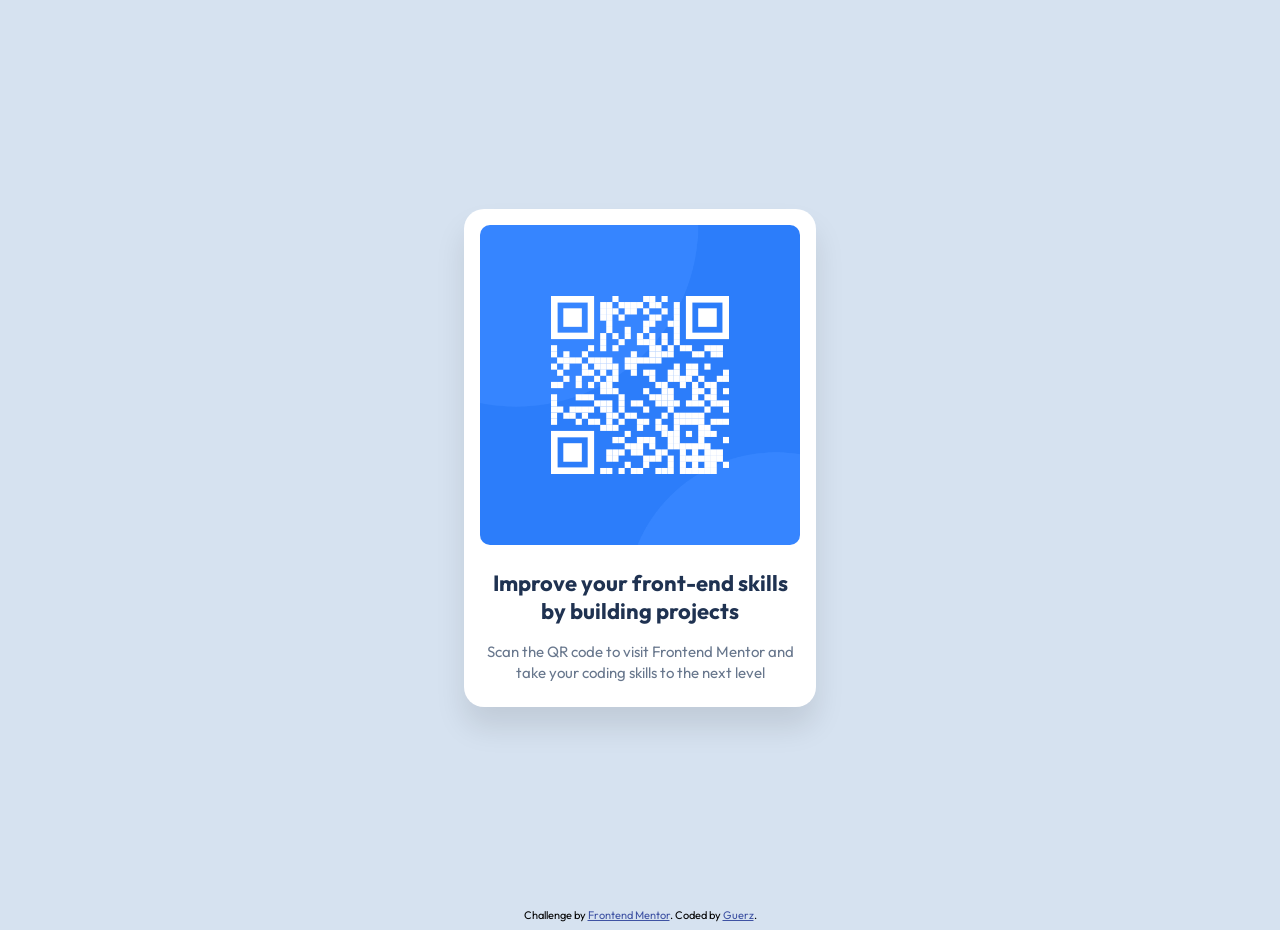
==== index.html @ 0ce3a586 "Add QR code component solution" ====
<!DOCTYPE html> <!-- tells the browser this is modern HTML5 -->
<html lang="en"> <!-- root element; lang helps screen readers pronounce things -->
<head> <!-- invisible setup stuff -->
  <meta charset="UTF-8"> <!-- text encoding so every character displays right -->
  <meta name="viewport" content="width=device-width, initial-scale=1.0"> <!-- fits the page to the device width -->

  <link rel="icon" type="image/png" sizes="32x32" href="./images/favicon-32x32.png"> <!-- tab icon -->

  <title>Frontend Mentor | QR code component</title> <!-- tab title -->

  <link rel="stylesheet" href="styles.css"> <!-- loads YOUR css; replaces the starter's <style> block -->
</head>
<body> <!-- everything visible -->

  <main class="page"> <!-- the main-content landmark; .page is your hook for centering -->
    <div class="qr-card"> <!-- the white card -->

      <img class="qr-image" src="./images/image-qr-code.png" alt="QR code that links to the Frontend Mentor website"> <!-- QR code; alt says where it leads -->

      <h1 class="qr-title">Improve your front-end skills by building projects</h1> <!-- the only heading, so h1 -->

      <p class="qr-text">Scan the QR code to visit Frontend Mentor and take your coding skills to the next level</p> <!-- supporting text -->

    </div> <!-- end card -->
  </main> <!-- end main -->

  <footer class="attribution"> <!-- credits; keeps the starter's class name -->
    Challenge by <a href="https://www.frontendmentor.io?ref=challenge">Frontend Mentor</a>. <!-- challenge credit -->
    Coded by <a href="https://guerz.lol">Guerz</a>. <!-- your credit -->
  </footer> <!-- end footer -->
</body> <!-- end visible page -->
</html> <!-- end document -->
---- styles.css ----
@font-face { /* teaches the browser the Outfit font from a file */
  font-family: "Outfit"; /* the name your font-family rule uses */
  src: url("./fonts/Outfit-VariableFont_wght.ttf"); /* must match the real file name and folder exactly */
  font-weight: 100 900; /* this one file covers every weight */
}
.attribution { font-size: 0.6875rem; text-align: center; } /* tiny centered footer text */
.attribution a { color: hsl(228, 45%, 44%); } /* footer link color */
body { /* the whole page */
  background-color: hsl(212, 45%, 89%); /* Slate 300 from the style guide */}
.page { /* the <main> wrapper */
  min-height: 100vh; /* at least as tall as the screen (100%) of the viewport height */
  display: flex; /* makes .page a flex container, so its children can be arranged */
  justify-content: center; /* centers the card left to right */
  align-items: center; /* centers the card top to bottom */
}
.qr-card { /* the white card */
  background-color: white; /* white card color */
  padding: 16px; /* space between the card edge and what's inside */
  border-radius: 20px; /* rounded corners */
  max-width: 320px; /* the card never gets wider than this */
  text-align: center; /* centers the heading and paragraph */
}.qr-image { /* the QR code picture */
  width: 100%; /* fills the card's inner width instead of its own full size */
  display: block; /* removes the small gap browsers leave under inline images */
  border-radius: 10px; /* rounded corners like the design */
}
.qr-title { /* the heading */
  font-size: 22px; /* about the size in the design */
  color: hsl(218, 44%, 22%); /* Slate 900 */
}

.qr-text { /* the paragraph */
  font-size: 15px; /* from the style guide */
  color: hsl(216, 15%, 48%); /* Slate 500 */
}
.qr-title { /* add inside your existing rule */
  margin: 24px 0 16px; /* 24px above the title, 0 on the sides, 16px below */
  font-weight: 700; /* bold, as in the design */
}

.qr-text { /* add inside your existing rule */
  margin: 0 0 8px; /* no space above, 8px below so the card has breathing room at the bottom */
  line-height: 1.4; /* a little space between the paragraph's lines */
}
.qr-card { /* add inside your existing rule */
  box-shadow: 0 20px 30px rgba(0, 0, 0, 0.1); /* soft shadow under the card: x, y, blur, color */
}

body { /* add inside your existing rule */
  font-family: Outfit, sans-serif; /* Outfit once you add the font file; sans-serif until then */
}
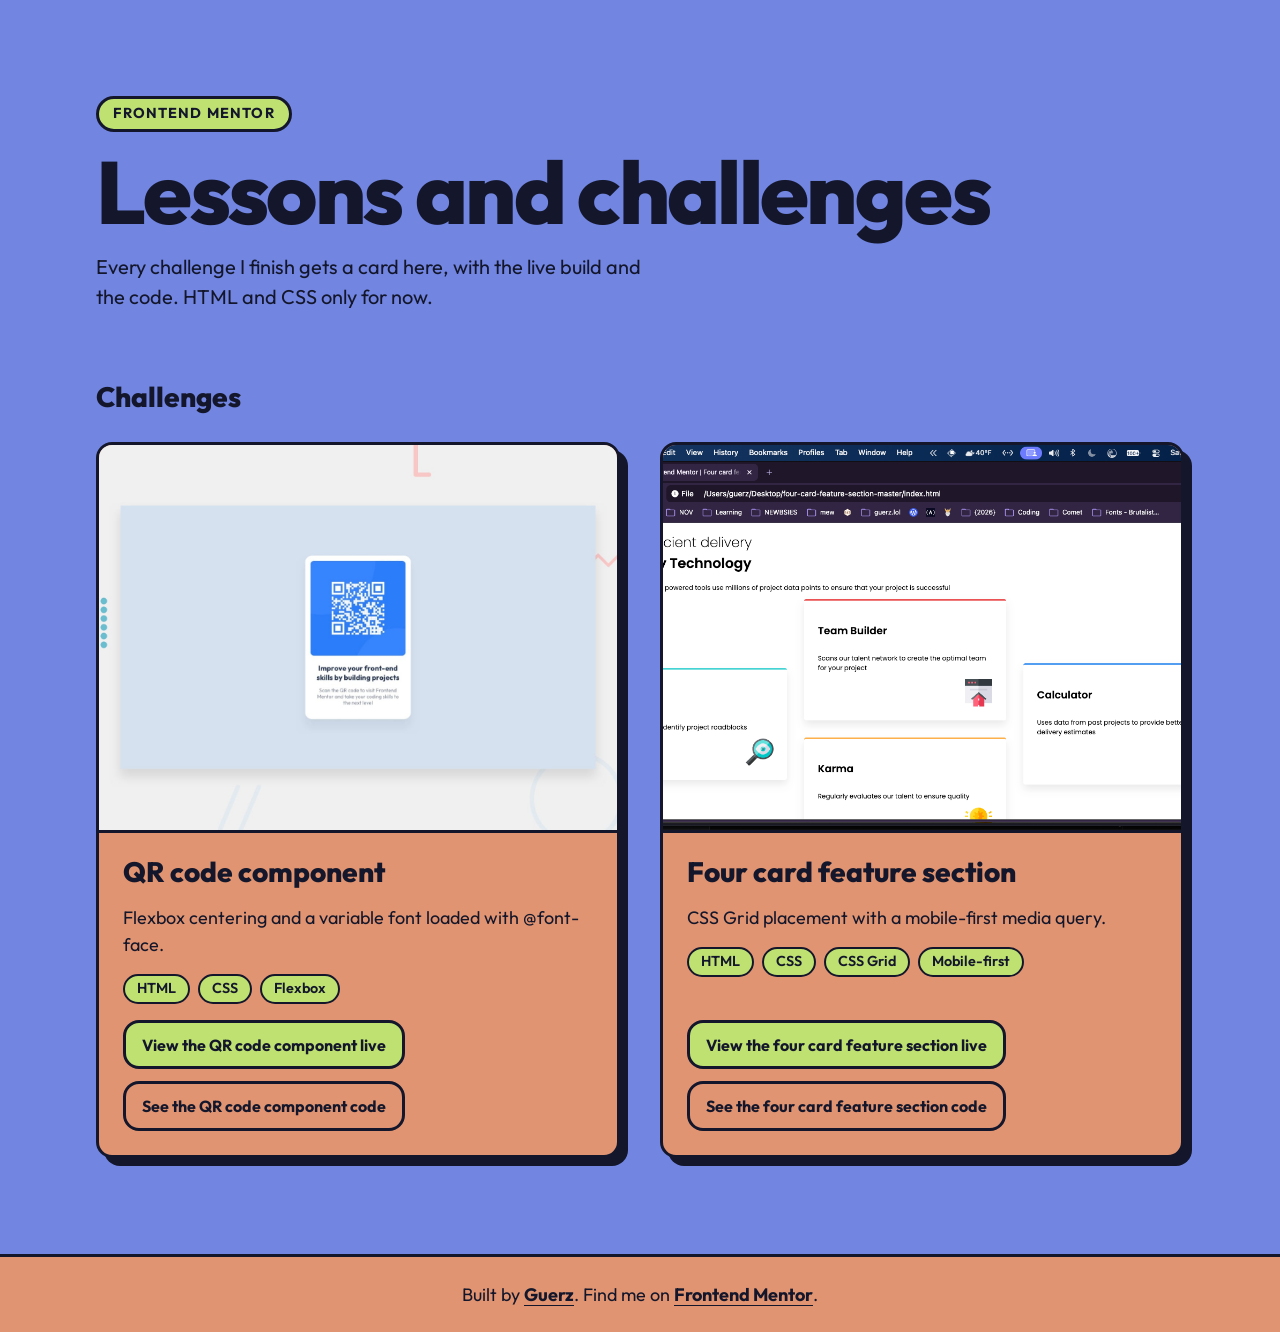
==== commit 8aa3833d: "Add gallery page and styles" ====
--- a/index.html
+++ b/index.html
@@ -1,32 +1,71 @@
-<!DOCTYPE html> <!-- tells the browser this is modern HTML5 -->
-<html lang="en"> <!-- root element; lang helps screen readers pronounce things -->
-<head> <!-- invisible setup stuff -->
-  <meta charset="UTF-8"> <!-- text encoding so every character displays right -->
-  <meta name="viewport" content="width=device-width, initial-scale=1.0"> <!-- fits the page to the device width -->
+<!DOCTYPE html> <!-- tells the browser this is an HTML5 page -->
+<html lang="en"> <!-- root element; lang helps screen readers pick the right voice -->
+  <head> <!-- page info that does not show on screen -->
+    <meta charset="UTF-8"> <!-- lets the page show any character correctly -->
+    <meta name="viewport" content="width=device-width, initial-scale=1.0"> <!-- makes the page fit phone screens -->
+    <title>Frontend Mentor challenges | Guerz</title> <!-- tab title and search result title -->
+    <meta name="description" content="Frontend Mentor challenge solutions by Guerz, built with HTML and CSS. Each card links to the live build and its code."> <!-- search result summary -->
+    <link rel="stylesheet" href="styles.css"> <!-- all styling lives in this one shared file -->
+  </head>
+  <body> <!-- everything visible on the page -->
+    <a class="skip-link" href="#challenges">Skip to challenges</a> <!-- lets keyboard users jump past the header -->
 
-  <link rel="icon" type="image/png" sizes="32x32" href="./images/favicon-32x32.png"> <!-- tab icon -->
+    <header class="site-header"> <!-- intro area at the top -->
+      <p class="site-header__eyebrow">Frontend Mentor</p> <!-- small label above the title -->
+      <h1 class="site-header__title">Lessons and challenges</h1> <!-- the one h1 on the page -->
+      <p class="site-header__intro">Every challenge I finish gets a card here, with the live build and the code. HTML and CSS only for now.</p> <!-- one-line intro -->
+    </header>
 
-  <title>Frontend Mentor | QR code component</title> <!-- tab title -->
+    <main> <!-- the main content of the page -->
+      <section id="challenges" aria-labelledby="challenges-title"> <!-- the gallery; id is the skip link target -->
+        <h2 id="challenges-title" class="section-title">Challenges</h2> <!-- names the section for screen readers -->
+        <ul class="gallery"> <!-- a list of cards, so a screen reader announces how many there are -->
 
-  <link rel="stylesheet" href="styles.css"> <!-- loads YOUR css; replaces the starter's <style> block -->
-</head>
-<body> <!-- everything visible -->
+          <li class="gallery__item"> <!-- one list item per card -->
+            <article class="card card--qr"> <!-- card for the QR code component; modifier class for its own styling -->
+              <img class="card__image" src="QR%20Code%20Component/preview.jpg" alt="The QR code component: a white card with a QR code, a heading, and a short paragraph, centered on a pale blue background" width="1440" height="1056" loading="lazy"> <!-- preview image; width and height stop layout shift -->
+              <div class="card__body"> <!-- groups the text so it can be padded together -->
+                <h3 class="card__title">QR code component</h3> <!-- card heading, one level under the h2 -->
+                <p class="card__text">Flexbox centering and a variable font loaded with @font-face.</p> <!-- what I practiced -->
+                <ul class="card__tags"> <!-- skills used -->
+                  <li class="card__tag">HTML</li> <!-- tag -->
+                  <li class="card__tag">CSS</li> <!-- tag -->
+                  <li class="card__tag">Flexbox</li> <!-- tag -->
+                </ul>
+                <p class="card__links"> <!-- the two links -->
+                  <a class="card__link card__link--live" href="QR%20Code%20Component/">View the QR code component live</a> <!-- opens the live build -->
+                  <a class="card__link card__link--code" href="https://github.com/gitguerz/frontendmentor-lessons-and-challenges/tree/main/QR%20Code%20Component">See the QR code component code</a> <!-- opens the folder on GitHub -->
+                </p>
+              </div>
+            </article>
+          </li>
 
-  <main class="page"> <!-- the main-content landmark; .page is your hook for centering -->
-    <div class="qr-card"> <!-- the white card -->
+          <li class="gallery__item"> <!-- second list item -->
+            <article class="card card--four-card"> <!-- card for the four card feature section -->
+              <img class="card__image" src="four-card-feature-section/screenshot-desktop.png" alt="Desktop view of the four card feature section: four colored cards in a three-column grid under a centered heading" width="1280" height="720" loading="lazy"> <!-- desktop screenshot -->
+              <div class="card__body"> <!-- text wrapper -->
+                <h3 class="card__title">Four card feature section</h3> <!-- card heading -->
+                <p class="card__text">CSS Grid placement with a mobile-first media query.</p> <!-- what I practiced -->
+                <ul class="card__tags"> <!-- skills used -->
+                  <li class="card__tag">HTML</li> <!-- tag -->
+                  <li class="card__tag">CSS</li> <!-- tag -->
+                  <li class="card__tag">CSS Grid</li> <!-- tag -->
+                  <li class="card__tag">Mobile-first</li> <!-- tag -->
+                </ul>
+                <p class="card__links"> <!-- the two links -->
+                  <a class="card__link card__link--live" href="four-card-feature-section/">View the four card feature section live</a> <!-- opens the live build -->
+                  <a class="card__link card__link--code" href="https://github.com/gitguerz/frontendmentor-lessons-and-challenges/tree/main/four-card-feature-section">See the four card feature section code</a> <!-- opens the folder on GitHub -->
+                </p>
+              </div>
+            </article>
+          </li>
 
-      <img class="qr-image" src="./images/image-qr-code.png" alt="QR code that links to the Frontend Mentor website"> <!-- QR code; alt says where it leads -->
+        </ul>
+      </section>
+    </main>
 
-      <h1 class="qr-title">Improve your front-end skills by building projects</h1> <!-- the only heading, so h1 -->
-
-      <p class="qr-text">Scan the QR code to visit Frontend Mentor and take your coding skills to the next level</p> <!-- supporting text -->
-
-    </div> <!-- end card -->
-  </main> <!-- end main -->
-
-  <footer class="attribution"> <!-- credits; keeps the starter's class name -->
-    Challenge by <a href="https://www.frontendmentor.io?ref=challenge">Frontend Mentor</a>. <!-- challenge credit -->
-    Coded by <a href="https://guerz.lol">Guerz</a>. <!-- your credit -->
-  </footer> <!-- end footer -->
-</body> <!-- end visible page -->
-</html> <!-- end document -->+    <footer class="site-footer"> <!-- bottom of the page -->
+      <p>Built by <a href="https://guerz.lol">Guerz</a>. Find me on <a href="https://www.frontendmentor.io/profile/gitguerz">Frontend Mentor</a>.</p> <!-- links out to my site and profile -->
+    </footer>
+  </body>
+</html>
--- a/styles.css
+++ b/styles.css
@@ -1,51 +1,264 @@
-@font-face { /* teaches the browser the Outfit font from a file */
-  font-family: "Outfit"; /* the name your font-family rule uses */
-  src: url("./fonts/Outfit-VariableFont_wght.ttf"); /* must match the real file name and folder exactly */
-  font-weight: 100 900; /* this one file covers every weight */
-}
-.attribution { font-size: 0.6875rem; text-align: center; } /* tiny centered footer text */
-.attribution a { color: hsl(228, 45%, 44%); } /* footer link color */
-body { /* the whole page */
-  background-color: hsl(212, 45%, 89%); /* Slate 300 from the style guide */}
-.page { /* the <main> wrapper */
-  min-height: 100vh; /* at least as tall as the screen (100%) of the viewport height */
-  display: flex; /* makes .page a flex container, so its children can be arranged */
-  justify-content: center; /* centers the card left to right */
-  align-items: center; /* centers the card top to bottom */
-}
-.qr-card { /* the white card */
-  background-color: white; /* white card color */
-  padding: 16px; /* space between the card edge and what's inside */
-  border-radius: 20px; /* rounded corners */
-  max-width: 320px; /* the card never gets wider than this */
-  text-align: center; /* centers the heading and paragraph */
-}.qr-image { /* the QR code picture */
-  width: 100%; /* fills the card's inner width instead of its own full size */
-  display: block; /* removes the small gap browsers leave under inline images */
-  border-radius: 10px; /* rounded corners like the design */
-}
-.qr-title { /* the heading */
-  font-size: 22px; /* about the size in the design */
-  color: hsl(218, 44%, 22%); /* Slate 900 */
-}
-
-.qr-text { /* the paragraph */
-  font-size: 15px; /* from the style guide */
-  color: hsl(216, 15%, 48%); /* Slate 500 */
-}
-.qr-title { /* add inside your existing rule */
-  margin: 24px 0 16px; /* 24px above the title, 0 on the sides, 16px below */
-  font-weight: 700; /* bold, as in the design */
-}
-
-.qr-text { /* add inside your existing rule */
-  margin: 0 0 8px; /* no space above, 8px below so the card has breathing room at the bottom */
-  line-height: 1.4; /* a little space between the paragraph's lines */
-}
-.qr-card { /* add inside your existing rule */
-  box-shadow: 0 20px 30px rgba(0, 0, 0, 0.1); /* soft shadow under the card: x, y, blur, color */
-}
-
-body { /* add inside your existing rule */
-  font-family: Outfit, sans-serif; /* Outfit once you add the font file; sans-serif until then */
-}+/* ---------- font: reuses the Outfit file already in the QR folder ---------- */
+@font-face { /* teaches the browser a font it can use */
+  font-family: "Outfit"; /* the name I use below */
+  src: url("./QR%20Code%20Component/fonts/Outfit-VariableFont_wght.ttf"); /* %20 is a space in the folder name */
+  font-weight: 100 900; /* one variable file covers every weight */
+  font-display: swap; /* show fallback text first, swap when loaded */
+}
+
+/* ---------- palette and shared values ---------- */
+:root { /* :root is the top of the page, so every rule below can use these */
+  --bg: #7185E1; /* first color: page background (blue) */
+  --surface: #E19471; /* second color: second background (orange) */
+  --accent: #BEE171; /* third color: accents (lime) */
+  --ink: #14172B; /* dark text color from the contrast check */
+  --border: 3px solid var(--ink); /* one border style reused on cards, tags, links */
+  --radius: 1rem; /* shared corner rounding */
+  --shadow: 8px 8px 0 var(--ink); /* hard offset shadow, no blur */
+}
+
+/* ---------- reset ---------- */
+*, /* every element */
+*::before, /* every before pseudo-element */
+*::after { /* every after pseudo-element */
+  box-sizing: border-box; /* padding and border count inside the width */
+}
+
+body { /* styles the whole page */
+  margin: 0; /* removes the browser default margin */
+  min-height: 100vh; /* page is at least one screen tall */
+  display: flex; /* lets the footer sit at the bottom */
+  flex-direction: column; /* stacks header, main, footer */
+  background: var(--bg); /* reads the blue from the list above */
+  color: var(--ink); /* dark text everywhere, passes contrast */
+  font-family: "Outfit", system-ui, sans-serif; /* Outfit first, system font as backup */
+  font-size: 1.125rem; /* a little larger than default for easy reading */
+  line-height: 1.5; /* space between lines of text */
+}
+
+img { /* every image */
+  display: block; /* removes the small gap under inline images */
+  max-width: 100%; /* never wider than its box */
+  height: auto; /* keeps the right proportions */
+}
+
+/* ---------- accessibility ---------- */
+:focus-visible { /* shows only for keyboard focus */
+  outline: 4px solid var(--ink); /* thick outline, 5:1 or better on blue and orange */
+  outline-offset: 4px; /* gap between the element and its outline */
+}
+
+.skip-link { /* the "skip to challenges" link */
+  position: absolute; /* takes it out of the page flow */
+  top: 0; /* pinned to the top edge */
+  left: 1rem; /* a little in from the left */
+  padding: 0.75rem 1rem; /* breathing room inside the button */
+  background: var(--accent); /* lime fill */
+  color: var(--ink); /* dark text on lime */
+  font-weight: 700; /* bold so it is easy to spot */
+  border: var(--border); /* matches the other buttons */
+  border-radius: 0 0 var(--radius) var(--radius); /* rounded bottom corners only */
+  transform: translateY(-120%); /* hides it above the screen */
+}
+
+.skip-link:focus { /* when a keyboard user tabs to it */
+  transform: translateY(0); /* slides it into view */
+}
+
+/* ---------- header ---------- */
+.site-header { /* the intro area */
+  padding: 4rem 1.5rem 2rem; /* top, sides, bottom */
+  max-width: 72rem; /* keeps lines from getting too long */
+  width: 100%; /* fills the width up to the max */
+  margin: 0 auto; /* centers the block */
+}
+
+.site-header__eyebrow { /* small label above the title */
+  display: inline-block; /* lets padding and background wrap the text */
+  margin: 0 0 1rem; /* space below the label */
+  padding: 0.25rem 0.9rem; /* room inside the pill */
+  background: var(--accent); /* lime fill */
+  border: var(--border); /* ink outline */
+  border-radius: 999px; /* fully rounded pill */
+  font-size: 0.9rem; /* smaller than body text */
+  font-weight: 700; /* bold */
+  letter-spacing: 0.08em; /* spaced out capitals */
+  text-transform: uppercase; /* ALL CAPS */
+}
+
+.site-header__title { /* the h1 */
+  margin: 0 0 1rem; /* space below the title */
+  font-size: clamp(2.5rem, 8vw, 5.5rem); /* grows with the screen, with a min and max */
+  font-weight: 800; /* extra bold */
+  line-height: 1; /* tight lines for big type */
+  letter-spacing: -0.03em; /* pulls big letters closer */
+}
+
+.site-header__intro { /* one-line intro */
+  max-width: 36rem; /* keeps the line length readable */
+  margin: 0; /* removes default paragraph margins */
+  font-size: 1.25rem; /* a bit bigger than body text */
+}
+
+/* ---------- gallery ---------- */
+main { /* the main content area */
+  flex: 1; /* takes the leftover height so the footer stays low */
+  width: 100%; /* fills the width up to the max */
+  max-width: 72rem; /* matches the header width */
+  margin: 0 auto; /* centers the block */
+  padding: 1rem 1.5rem 4rem; /* top, sides, bottom */
+}
+
+.section-title { /* the "Challenges" h2 */
+  margin: 0 0 1.5rem; /* space below the heading */
+  font-size: 1.75rem; /* section heading size */
+  font-weight: 800; /* extra bold */
+}
+
+.gallery { /* the list of cards */
+  display: grid; /* makes the cards a grid */
+  grid-template-columns: repeat(auto-fit, minmax(min(100%, 22rem), 1fr)); /* as many columns as fit, one on phones */
+  gap: 2.5rem; /* space between cards, leaves room for the shadow */
+  margin: 0; /* removes default list margin */
+  padding: 0; /* removes default list padding */
+  list-style: none; /* removes the bullets */
+}
+
+/* ---------- card ---------- */
+.card { /* one challenge */
+  display: flex; /* lets the body fill the card */
+  flex-direction: column; /* image on top, text below */
+  height: 100%; /* cards in a row match height */
+  overflow: hidden; /* clips the image to the rounded corners */
+  background: var(--surface); /* second background color (orange) */
+  border: var(--border); /* ink outline */
+  border-radius: var(--radius); /* rounded corners */
+  box-shadow: var(--shadow); /* hard offset shadow */
+  transition: transform 0.15s ease, box-shadow 0.15s ease; /* smooth hover */
+}
+
+.card:hover { /* when the mouse is over the card */
+  transform: translate(-4px, -4px); /* lifts the card up and left */
+  box-shadow: 12px 12px 0 var(--ink); /* longer shadow to match the lift */
+}
+
+.card__image { /* the screenshot */
+  width: 100%; /* fills the card width */
+  aspect-ratio: 4 / 3; /* same shape for every card */
+  object-fit: cover; /* crops instead of squishing */
+  object-position: top; /* keeps the top of the screenshot */
+  border-bottom: var(--border); /* line between image and text */
+}
+
+.card__body { /* the text area */
+  display: flex; /* lets me push the links to the bottom */
+  flex: 1; /* fills the space under the image */
+  flex-direction: column; /* stacks title, text, tags, links */
+  gap: 1rem; /* space between each piece */
+  padding: 1.5rem; /* room inside the card */
+}
+
+.card__title { /* the h3 */
+  margin: 0; /* spacing comes from the gap above */
+  font-size: 1.75rem; /* card heading size */
+  font-weight: 800; /* extra bold */
+  line-height: 1.1; /* tight lines */
+}
+
+.card__text { /* short description */
+  margin: 0; /* spacing comes from the gap above */
+}
+
+.card__tags { /* the list of skills */
+  display: flex; /* puts tags in a row */
+  flex-wrap: wrap; /* wraps to the next line if needed */
+  gap: 0.5rem; /* space between tags */
+  margin: 0; /* removes default list margin */
+  padding: 0; /* removes default list padding */
+  list-style: none; /* removes the bullets */
+}
+
+.card__tag { /* one skill tag */
+  padding: 0.15rem 0.75rem; /* room inside the pill */
+  background: var(--accent); /* lime fill */
+  border: 2px solid var(--ink); /* thinner ink outline */
+  border-radius: 999px; /* fully rounded pill */
+  font-size: 0.9rem; /* small text */
+  font-weight: 600; /* semi bold */
+}
+
+.card__links { /* holds the two buttons */
+  display: flex; /* puts buttons in a row */
+  flex-wrap: wrap; /* wraps on narrow cards */
+  gap: 0.75rem; /* space between buttons */
+  margin: auto 0 0; /* auto top margin pushes the links to the card bottom */
+}
+
+.card__link { /* both link buttons */
+  padding: 0.6rem 1rem; /* room inside the button */
+  border: var(--border); /* ink outline */
+  border-radius: var(--radius); /* rounded corners */
+  color: var(--ink); /* dark text */
+  font-size: 1rem; /* normal size */
+  font-weight: 700; /* bold */
+  text-decoration: none; /* removes the underline */
+  transition: background-color 0.15s ease, color 0.15s ease; /* smooth hover */
+}
+
+.card__link--live { /* the main button */
+  background: var(--accent); /* lime fill */
+}
+
+.card__link--code { /* the secondary button */
+  background: transparent; /* shows the orange behind it */
+}
+
+.card__link:hover { /* mouse over either button */
+  background: var(--ink); /* flips to dark fill */
+  color: var(--accent); /* lime text on ink, 11:1 contrast */
+}
+
+/* ---------- footer ---------- */
+.site-footer { /* the bottom band */
+  padding: 1.5rem; /* room inside the band */
+  background: var(--surface); /* second background color (orange) */
+  border-top: var(--border); /* line above the band */
+  text-align: center; /* centers the text */
+}
+
+.site-footer p { /* the footer sentence */
+  margin: 0; /* removes default paragraph margin */
+}
+
+.site-footer a { /* links in the footer */
+  color: var(--ink); /* dark text */
+  font-weight: 700; /* bold */
+  text-underline-offset: 0.2em; /* moves the underline down a bit */
+}
+
+.site-footer a:hover { /* mouse over a footer link */
+  background: var(--accent); /* lime highlight */
+}
+
+/* ---------- bigger screens ---------- */
+@media (min-width: 48rem) { /* everything below only applies at 48rem and wider */
+  .site-header { /* the intro area */
+    padding: 6rem 2rem 3rem; /* more room on desktop */
+  }
+
+  main { /* the main content area */
+    padding: 1rem 2rem 6rem; /* wider sides and more space below */
+  }
+}
+
+/* ---------- motion settings ---------- */
+@media (prefers-reduced-motion: reduce) { /* for people who turn animations off */
+  .card, /* cards */
+  .card__link { /* and buttons */
+    transition: none; /* no animation */
+  }
+
+  .card:hover { /* hovered card */
+    transform: none; /* stays put */
+  }
+}
